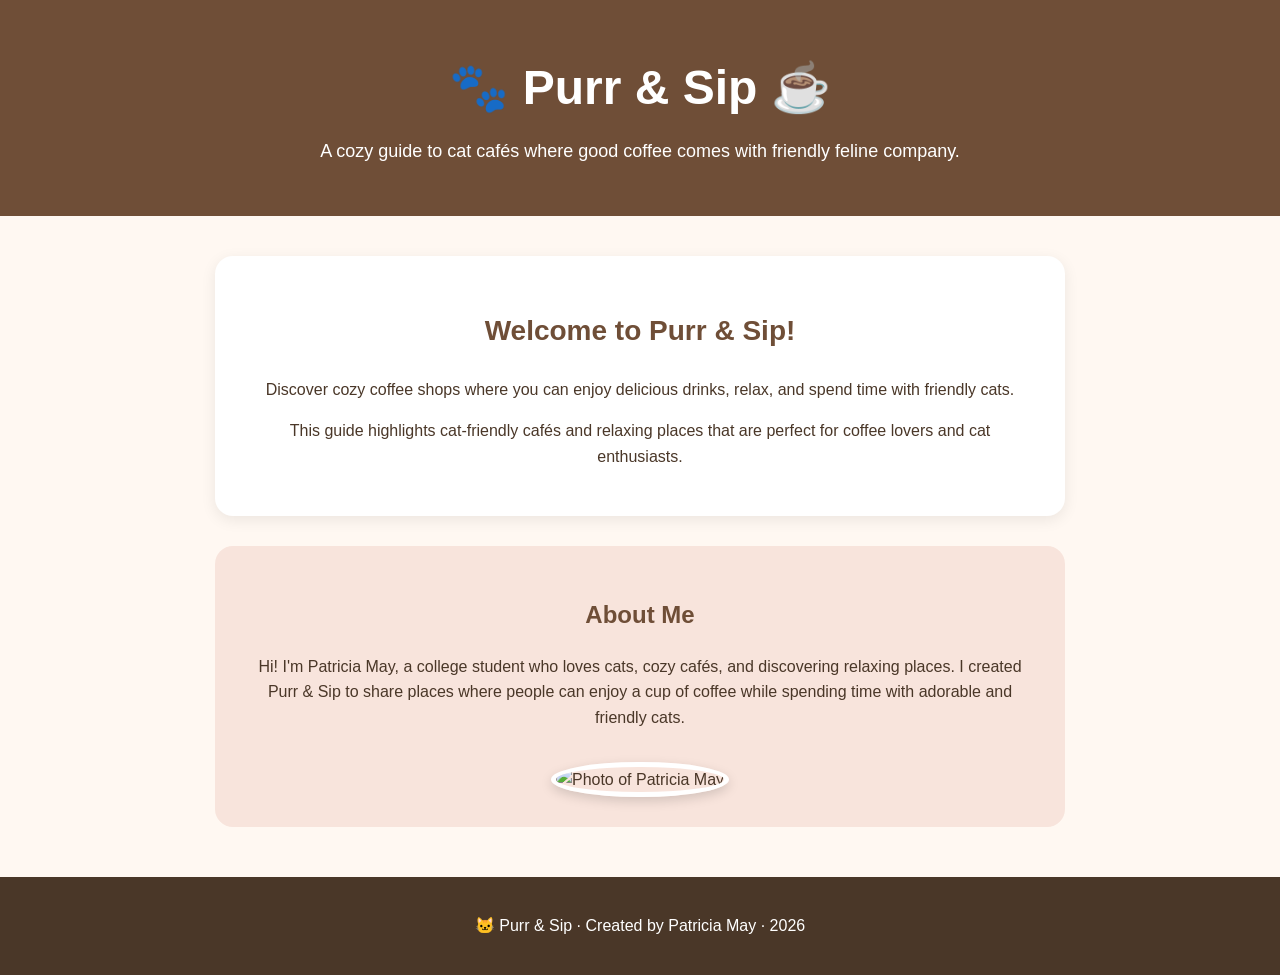
==== index.html @ 0c19ded0 "stage" ====
<!DOCTYPE html>
<html lang="en">

<head>
    <meta charset="UTF-8">
    <meta name="viewport" content="width=device-width, initial-scale=1.0">

    <title>Purr & Sip | Cat Café Guide</title>

    <style>
        body {
            font-family: Arial, Helvetica, sans-serif;
            margin: 0;
            background-color: #fff8f2;
            color: #4a3728;
            line-height: 1.6;
        }

        header {
            background-color: #6f4e37;
            color: white;
            text-align: center;
            padding: 50px 20px;
        }

        header h1 {
            font-size: 48px;
            margin: 0 0 10px;
        }

        header p {
            font-size: 18px;
            margin: 0;
        }

        main {
            max-width: 850px;
            margin: 40px auto;
            padding: 0 20px;
        }

        .intro {
            background-color: white;
            padding: 30px;
            border-radius: 18px;
            box-shadow: 0 4px 15px rgba(0, 0, 0, 0.08);
            text-align: center;
        }

        .intro h2 {
            color: #6f4e37;
            font-size: 28px;
        }

        section {
            margin-top: 30px;
        }

        section h2 {
            color: #6f4e37;
        }

        .owner {
            background-color: #f8e4dc;
            padding: 30px;
            border-radius: 18px;
            text-align: center;
        }

        .owner img {
            width: 180px;
            height: 180px;
            object-fit: cover;
            border-radius: 50%;
            margin-top: 15px;
            border: 5px solid white;
            box-shadow: 0 4px 12px rgba(0, 0, 0, 0.15);
        }

        footer {
            text-align: center;
            background-color: #4a3728;
            color: white;
            padding: 20px;
            margin-top: 50px;
        }
    </style>
</head>

<body>

    <header>
        <h1>🐾 Purr & Sip ☕</h1>

        <p>
            A cozy guide to cat cafés where good coffee comes
            with friendly feline company.
        </p>
    </header>

    <main>

        <section class="intro">
            <h2>Welcome to Purr & Sip!</h2>

            <p>
                Discover cozy coffee shops where you can enjoy
                delicious drinks, relax, and spend time with
                friendly cats.
            </p>

            <p>
                This guide highlights cat-friendly cafés and
                relaxing places that are perfect for coffee
                lovers and cat enthusiasts.
            </p>
        </section>

        <section class="owner">
            <h2>About Me</h2>

            <p>
                Hi! I'm Patricia May, a college student who loves
                cats, cozy cafés, and discovering relaxing places.
                I created Purr & Sip to share places where people
                can enjoy a cup of coffee while spending time
                with adorable and friendly cats.
            </p>

            <img src="owner.jpg" alt="Photo of Patricia May">
        </section>

    </main>

    <footer>
        <p>🐱 Purr & Sip &middot; Created by Patricia May &middot; 2026</p>
    </footer>

</body>

</html>
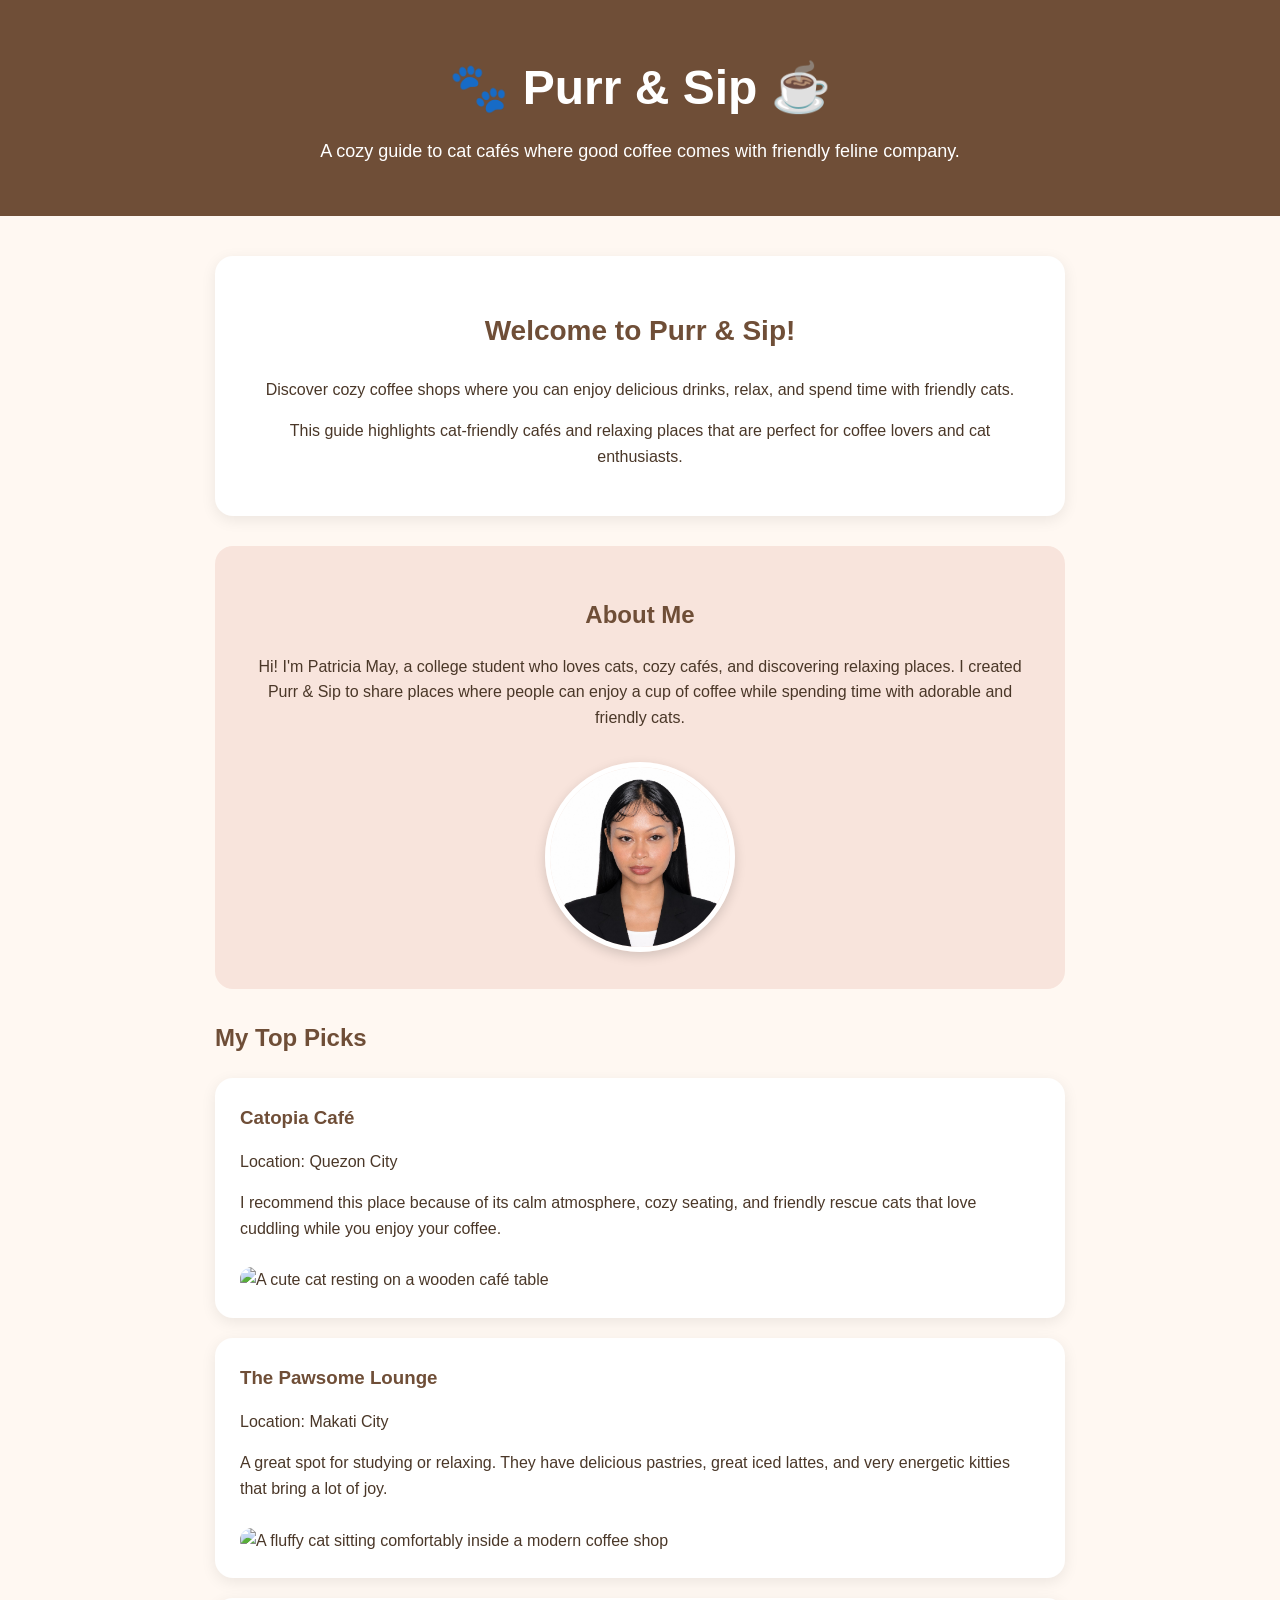
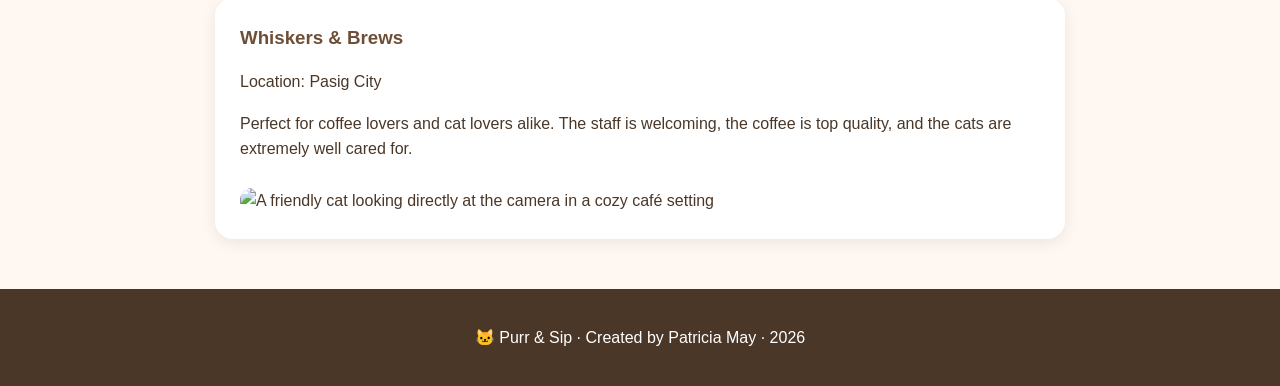
==== commit d88e1a3a: "Add 3 recommended places section" ====
--- a/index.html
+++ b/index.html
@@ -77,6 +77,29 @@
             box-shadow: 0 4px 12px rgba(0, 0, 0, 0.15);
         }
 
+        /* Places Section Styling */
+        .places article {
+            background-color: white;
+            padding: 25px;
+            border-radius: 18px;
+            margin-top: 20px;
+            box-shadow: 0 4px 15px rgba(0, 0, 0, 0.08);
+        }
+
+        .places h3 {
+            color: #6f4e37;
+            margin-top: 0;
+            margin-bottom: 5px;
+        }
+
+        .places img {
+            width: 100%;
+            max-height: 300px;
+            object-fit: cover;
+            border-radius: 12px;
+            margin-top: 10px;
+        }
+
         footer {
             text-align: center;
             background-color: #4a3728;
@@ -130,6 +153,32 @@
             <img src="owner.jpg" alt="Photo of Patricia May">
         </section>
 
+        <!-- NEW PLACES SECTION FOR THE ACTIVITY -->
+        <section class="places">
+            <h2>My Top Picks</h2>
+
+            <article>
+                <h3>Catopia Café</h3>
+                <p>Location: Quezon City</p>
+                <p>I recommend this place because of its calm atmosphere, cozy seating, and friendly rescue cats that love cuddling while you enjoy your coffee.</p>
+                <img src="https://images.unsplash.com/photo-1514888286974-6c03e2ca1dba?w=500" alt="A cute cat resting on a wooden café table">
+            </article>
+
+            <article>
+                <h3>The Pawsome Lounge</h3>
+                <p>Location: Makati City</p>
+                <p>A great spot for studying or relaxing. They have delicious pastries, great iced lattes, and very energetic kitties that bring a lot of joy.</p>
+                <img src="https://images.unsplash.com/photo-1573865526739-10659fec78a5?w=500" alt="A fluffy cat sitting comfortably inside a modern coffee shop">
+            </article>
+
+            <article>
+                <h3>Whiskers & Brews</h3>
+                <p>Location: Pasig City</p>
+                <p>Perfect for coffee lovers and cat lovers alike. The staff is welcoming, the coffee is top quality, and the cats are extremely well cared for.</p>
+                <img src="https://images.unsplash.com/photo-1533738363-b7f9aef128ce?w=500" alt="A friendly cat looking directly at the camera in a cozy café setting">
+            </article>
+        </section>
+
     </main>
 
     <footer>
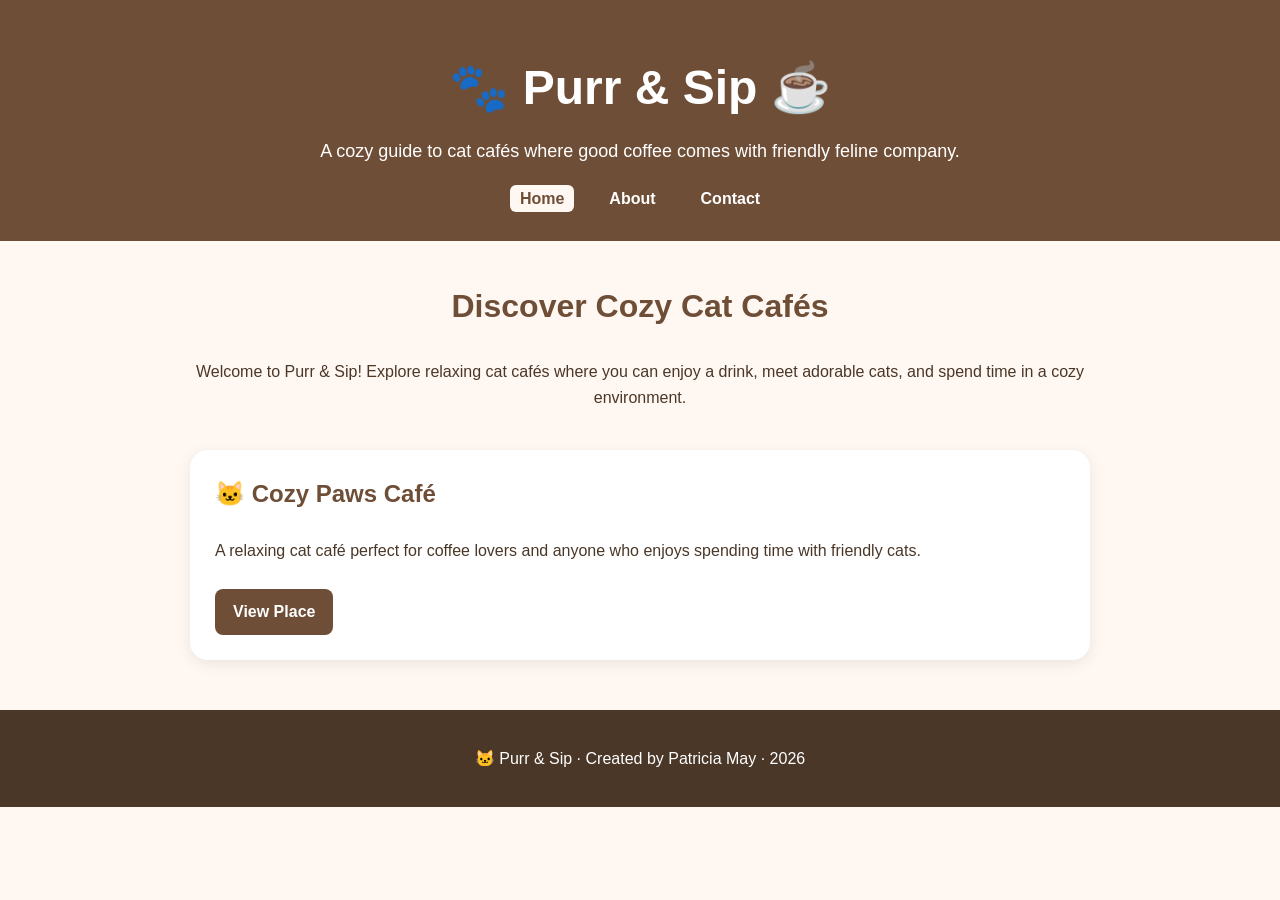
==== commit 7afaec08: "commit changes in places" ====
--- a/index.html
+++ b/index.html
@@ -20,7 +20,7 @@
             background-color: #6f4e37;
             color: white;
             text-align: center;
-            padding: 50px 20px;
+            padding: 50px 20px 30px;
         }
 
         header h1 {
@@ -30,74 +30,82 @@
 
         header p {
             font-size: 18px;
+            margin: 0 0 20px;
+        }
+
+        nav ul {
+            list-style: none;
+            padding: 0;
             margin: 0;
+            display: flex;
+            justify-content: center;
+            gap: 25px;
+        }
+
+        nav a {
+            color: white;
+            text-decoration: none;
+            font-weight: bold;
+            font-size: 16px;
+            padding: 5px 10px;
+            transition: all 0.2s;
+        }
+
+        nav a:hover,
+        nav a.active {
+            background-color: #fff8f2;
+            color: #6f4e37;
+            border-radius: 6px;
         }
 
         main {
-            max-width: 850px;
+            max-width: 900px;
             margin: 40px auto;
             padding: 0 20px;
         }
 
         .intro {
-            background-color: white;
-            padding: 30px;
-            border-radius: 18px;
-            box-shadow: 0 4px 15px rgba(0, 0, 0, 0.08);
             text-align: center;
+            margin-bottom: 40px;
         }
 
         .intro h2 {
             color: #6f4e37;
-            font-size: 28px;
+            font-size: 32px;
         }
 
-        section {
-            margin-top: 30px;
+        .places {
+            display: grid;
+            grid-template-columns: repeat(auto-fit, minmax(280px, 1fr));
+            gap: 25px;
         }
 
-        section h2 {
-            color: #6f4e37;
-        }
-
-        .owner {
-            background-color: #f8e4dc;
-            padding: 30px;
-            border-radius: 18px;
-            text-align: center;
-        }
-
-        .owner img {
-            width: 180px;
-            height: 180px;
-            object-fit: cover;
-            border-radius: 50%;
-            margin-top: 15px;
-            border: 5px solid white;
-            box-shadow: 0 4px 12px rgba(0, 0, 0, 0.15);
-        }
-
-        /* Places Section Styling */
-        .places article {
+        .place-card {
             background-color: white;
             padding: 25px;
             border-radius: 18px;
-            margin-top: 20px;
             box-shadow: 0 4px 15px rgba(0, 0, 0, 0.08);
         }
 
-        .places h3 {
+        .place-card h3 {
             color: #6f4e37;
             margin-top: 0;
-            margin-bottom: 5px;
+            font-size: 24px;
         }
 
-        .places img {
-            width: 100%;
-            max-height: 300px;
-            object-fit: cover;
-            border-radius: 12px;
+        .place-card a {
+            display: inline-block;
+            background-color: #6f4e37;
+            color: white;
+            text-decoration: none;
+            padding: 10px 18px;
+            border-radius: 8px;
             margin-top: 10px;
+            font-weight: bold;
+        }
+
+        .place-card a:hover {
+            background-color: #4a3728;
         }
 
         footer {
@@ -119,64 +127,41 @@
             A cozy guide to cat cafés where good coffee comes
             with friendly feline company.
         </p>
+
+        <nav>
+            <ul>
+                <li><a href="index.html" class="active">Home</a></li>
+                <li><a href="about.html">About</a></li>
+                <li><a href="contact.html">Contact</a></li>
+            </ul>
+        </nav>
     </header>
 
     <main>
 
         <section class="intro">
-            <h2>Welcome to Purr & Sip!</h2>
+            <h2>Discover Cozy Cat Cafés</h2>
 
             <p>
-                Discover cozy coffee shops where you can enjoy
-                delicious drinks, relax, and spend time with
-                friendly cats.
-            </p>
-
-            <p>
-                This guide highlights cat-friendly cafés and
-                relaxing places that are perfect for coffee
-                lovers and cat enthusiasts.
+                Welcome to Purr & Sip! Explore relaxing cat cafés
+                where you can enjoy a drink, meet adorable cats,
+                and spend time in a cozy environment.
             </p>
         </section>
 
-        <section class="owner">
-            <h2>About Me</h2>
+        <section class="places">
 
-            <p>
-                Hi! I'm Patricia May, a college student who loves
-                cats, cozy cafés, and discovering relaxing places.
-                I created Purr & Sip to share places where people
-                can enjoy a cup of coffee while spending time
-                with adorable and friendly cats.
-            </p>
+            <article class="place-card">
+                <h3>🐱 Cozy Paws Café</h3>
 
-            <img src="owner.jpg" alt="Photo of Patricia May">
-        </section>
+                <p>
+                    A relaxing cat café perfect for coffee lovers
+                    and anyone who enjoys spending time with friendly cats.
+                </p>
 
-        <!-- NEW PLACES SECTION FOR THE ACTIVITY -->
-        <section class="places">
-            <h2>My Top Picks</h2>
-
-            <article>
-                <h3>Catopia Café</h3>
-                <p>Location: Quezon City</p>
-                <p>I recommend this place because of its calm atmosphere, cozy seating, and friendly rescue cats that love cuddling while you enjoy your coffee.</p>
-                <img src="https://images.unsplash.com/photo-1514888286974-6c03e2ca1dba?w=500" alt="A cute cat resting on a wooden café table">
+                <a href="places/cat-cafe.html">View Place</a>
             </article>
 
-            <article>
-                <h3>The Pawsome Lounge</h3>
-                <p>Location: Makati City</p>
-                <p>A great spot for studying or relaxing. They have delicious pastries, great iced lattes, and very energetic kitties that bring a lot of joy.</p>
-                <img src="https://images.unsplash.com/photo-1573865526739-10659fec78a5?w=500" alt="A fluffy cat sitting comfortably inside a modern coffee shop">
-            </article>
-
-            <article>
-                <h3>Whiskers & Brews</h3>
-                <p>Location: Pasig City</p>
-                <p>Perfect for coffee lovers and cat lovers alike. The staff is welcoming, the coffee is top quality, and the cats are extremely well cared for.</p>
-                <img src="https://images.unsplash.com/photo-1533738363-b7f9aef128ce?w=500" alt="A friendly cat looking directly at the camera in a cozy café setting">
-            </article>
         </section>
 
     </main>
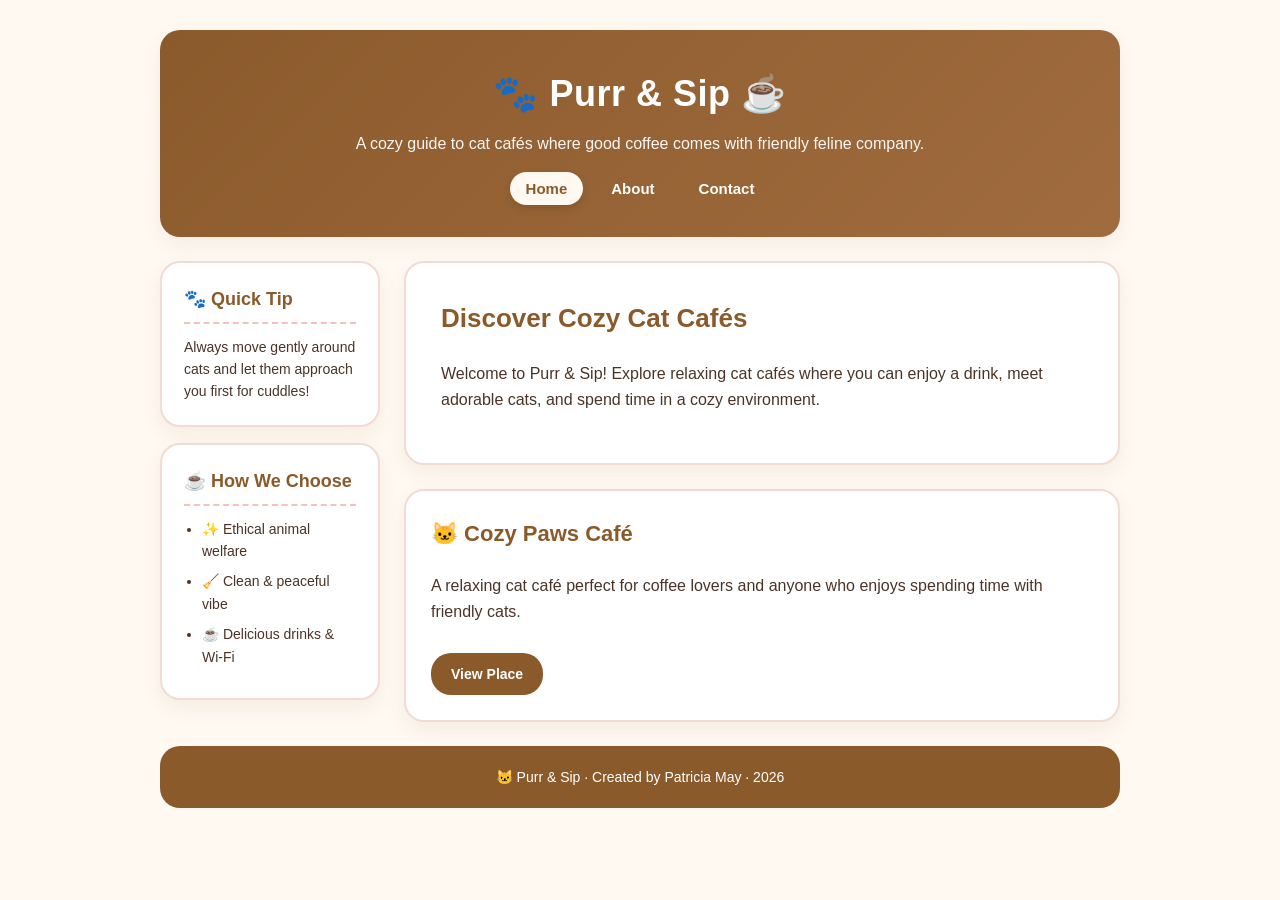
==== commit 380a20ce: "fix all of the html and css" ====
--- a/index.html
+++ b/index.html
@@ -1,175 +1,68 @@
 <!DOCTYPE html>
 <html lang="en">
-
 <head>
     <meta charset="UTF-8">
     <meta name="viewport" content="width=device-width, initial-scale=1.0">
+    <title>Purr & Sip | Cat Café Guide</title>
+    <link rel="stylesheet" href="style.css">
+</head>
+<body>
+    <div class="page">
+        <!-- MASTHEAD -->
+        <header>
+            <h1>🐾 Purr & Sip ☕</h1>
+            <p>A cozy guide to cat cafés where good coffee comes with friendly feline company.</p>
+            <nav>
+                <ul>
+                    <li><a href="index.html" class="active">Home</a></li>
+                    <li><a href="about.html">About</a></li>
+                    <li><a href="contact.html">Contact</a></li>
+                </ul>
+            </nav>
+        </header>
 
-    <title>Purr & Sip | Cat Café Guide</title>
+        <!-- SIDEBAR (TASK 3 REQUIREMENT) -->
+        <aside>
+            <div class="sidebar-card">
+                <h3>🐾 Quick Tip</h3>
+                <p>Always move gently around cats and let them approach you first for cuddles!</p>
+            </div>
+            <div class="sidebar-card">
+                <h3>☕ How We Choose</h3>
+                <ul>
+                    <li>✨ Ethical animal welfare</li>
+                    <li>🧹 Clean & peaceful vibe</li>
+                    <li>☕ Delicious drinks & Wi-Fi</li>
+                </ul>
+            </div>
+        </aside>
 
-    <style>
-        body {
-            font-family: Arial, Helvetica, sans-serif;
-            margin: 0;
-            background-color: #fff8f2;
-            color: #4a3728;
-            line-height: 1.6;
-        }
+        <!-- MAIN CONTENT -->
+        <main>
+            <section class="intro">
+                <h2>Discover Cozy Cat Cafés</h2>
+                <p>
+                    Welcome to Purr & Sip! Explore relaxing cat cafés
+                    where you can enjoy a drink, meet adorable cats,
+                    and spend time in a cozy environment.
+                </p>
+            </section>
+            <section class="places">
+                <article class="place-card">
+                    <h3>🐱 Cozy Paws Café</h3>
+                    <p>
+                        A relaxing cat café perfect for coffee lovers
+                        and anyone who enjoys spending time with friendly cats.
+                    </p>
+                    <a href="places/purr-and-sip.html">View Place</a>
+                </article>
+            </section>
+        </main>
 
-        header {
-            background-color: #6f4e37;
-            color: white;
-            text-align: center;
-            padding: 50px 20px 30px;
-        }
-
-        header h1 {
-            font-size: 48px;
-            margin: 0 0 10px;
-        }
-
-        header p {
-            font-size: 18px;
-            margin: 0 0 20px;
-        }
-
-        nav ul {
-            list-style: none;
-            padding: 0;
-            margin: 0;
-            display: flex;
-            justify-content: center;
-            gap: 25px;
-        }
-
-        nav a {
-            color: white;
-            text-decoration: none;
-            font-weight: bold;
-            font-size: 16px;
-            padding: 5px 10px;
-            transition: all 0.2s;
-        }
-
-        nav a:hover,
-        nav a.active {
-            background-color: #fff8f2;
-            color: #6f4e37;
-            border-radius: 6px;
-        }
-
-        main {
-            max-width: 900px;
-            margin: 40px auto;
-            padding: 0 20px;
-        }
-
-        .intro {
-            text-align: center;
-            margin-bottom: 40px;
-        }
-
-        .intro h2 {
-            color: #6f4e37;
-            font-size: 32px;
-        }
-
-        .places {
-            display: grid;
-            grid-template-columns: repeat(auto-fit, minmax(280px, 1fr));
-            gap: 25px;
-        }
-
-        .place-card {
-            background-color: white;
-            padding: 25px;
-            border-radius: 18px;
-            box-shadow: 0 4px 15px rgba(0, 0, 0, 0.08);
-        }
-
-        .place-card h3 {
-            color: #6f4e37;
-            margin-top: 0;
-            font-size: 24px;
-        }
-
-        .place-card a {
-            display: inline-block;
-            background-color: #6f4e37;
-            color: white;
-            text-decoration: none;
-            padding: 10px 18px;
-            border-radius: 8px;
-            margin-top: 10px;
-            font-weight: bold;
-        }
-
-        .place-card a:hover {
-            background-color: #4a3728;
-        }
-
-        footer {
-            text-align: center;
-            background-color: #4a3728;
-            color: white;
-            padding: 20px;
-            margin-top: 50px;
-        }
-    </style>
-</head>
-
-<body>
-
-    <header>
-        <h1>🐾 Purr & Sip ☕</h1>
-
-        <p>
-            A cozy guide to cat cafés where good coffee comes
-            with friendly feline company.
-        </p>
-
-        <nav>
-            <ul>
-                <li><a href="index.html" class="active">Home</a></li>
-                <li><a href="about.html">About</a></li>
-                <li><a href="contact.html">Contact</a></li>
-            </ul>
-        </nav>
-    </header>
-
-    <main>
-
-        <section class="intro">
-            <h2>Discover Cozy Cat Cafés</h2>
-
-            <p>
-                Welcome to Purr & Sip! Explore relaxing cat cafés
-                where you can enjoy a drink, meet adorable cats,
-                and spend time in a cozy environment.
-            </p>
-        </section>
-
-        <section class="places">
-
-            <article class="place-card">
-                <h3>🐱 Cozy Paws Café</h3>
-
-                <p>
-                    A relaxing cat café perfect for coffee lovers
-                    and anyone who enjoys spending time with friendly cats.
-                </p>
-
-                <a href="places/cat-cafe.html">View Place</a>
-            </article>
-
-        </section>
-
-    </main>
-
-    <footer>
-        <p>🐱 Purr & Sip &middot; Created by Patricia May &middot; 2026</p>
-    </footer>
-
+        <!-- FOOTER -->
+        <footer>
+            <p>🐱 Purr & Sip &middot; Created by Patricia May &middot; 2026</p>
+        </footer>
+    </div>
 </body>
-
 </html>
--- a/style.css
+++ b/style.css
@@ -0,0 +1,377 @@
+/* =========================================================
+   1. VARIABLES & THEME SETUP (Cutesy Warm Cat Theme)
+   ========================================================= */
+:root {
+    --bg-cream: #fff9f2;
+    --card-bg: #ffffff;
+    --primary-brown: #8b5a2b;
+    --soft-brown: #a06c3f;
+    --accent-pink: #f4c2b8;
+    --accent-peach: #fce8e3;
+    --text-dark: #4a3427;
+    --border-soft: #f0dcd3;
+    --shadow-soft: 0 8px 20px rgba(139, 90, 43, 0.08);
+    --radius-main: 20px;
+}
+
+*,
+*::before,
+*::after {
+    box-sizing: border-box;
+}
+
+body {
+    font-family: 'Segoe UI', Tahoma, Geneva, Verdana, sans-serif;
+    margin: 0;
+    padding: 0;
+    background-color: var(--bg-cream);
+    color: var(--text-dark);
+    line-height: 1.6;
+    overflow-x: hidden;
+}
+
+img {
+    max-width: 100%;
+    height: auto;
+    display: block;
+}
+
+a {
+    color: var(--primary-brown);
+}
+
+/* =========================================================
+   2. PAGE SKELETON (TASK 3 & TASK 4: MOBILE-FIRST GRID)
+   ========================================================= */
+
+/* Base Layout (Mobile First): Single column stacked */
+.page {
+    display: grid;
+    grid-template-columns: 1fr;
+    grid-template-areas:
+        "masthead"
+        "main"
+        "side"
+        "foot";
+    gap: 20px;
+    max-width: 1000px;
+    margin: 0 auto;
+    padding: 15px;
+}
+
+/* Region Assignments */
+header { grid-area: masthead; }
+aside  { grid-area: side; }
+main   { grid-area: main; }
+footer { grid-area: foot; }
+
+/* Enhance at Tablet and Up (min-width: 700px) */
+@media (min-width: 700px) {
+    .page {
+        grid-template-columns: 220px 1fr;
+        grid-template-areas:
+            "masthead masthead"
+            "side     main"
+            "foot     foot";
+        padding: 30px 20px;
+        gap: 24px;
+    }
+}
+
+/* =========================================================
+   3. COMPONENTS & STYLES
+   ========================================================= */
+
+/* Header (Uses Flexbox for Nav Component) */
+header {
+    background-color: var(--primary-brown);
+    background-image: linear-gradient(135deg, var(--primary-brown), var(--soft-brown));
+    color: white;
+    text-align: center;
+    padding: 35px 20px;
+    border-radius: var(--radius-main);
+    box-shadow: var(--shadow-soft);
+}
+
+header h1 {
+    font-size: 36px;
+    margin: 0 0 8px;
+    letter-spacing: 0.5px;
+}
+
+header p {
+    font-size: 16px;
+    margin: 0 0 20px;
+    opacity: 0.95;
+}
+
+/* Flexbox Navigation */
+nav ul {
+    list-style: none;
+    padding: 0;
+    margin: 0;
+    display: flex;
+    justify-content: center;
+    gap: 12px;
+    flex-wrap: wrap;
+}
+
+nav a {
+    color: white;
+    text-decoration: none;
+    font-weight: bold;
+    font-size: 15px;
+    padding: 8px 16px;
+    border-radius: 20px;
+    transition: all 0.25s ease;
+}
+
+nav a:hover,
+nav a.active {
+    background-color: var(--bg-cream);
+    color: var(--primary-brown);
+    box-shadow: 0 4px 10px rgba(0, 0, 0, 0.1);
+}
+
+/* Sidebar (<aside>) */
+aside {
+    display: flex;
+    flex-direction: column;
+    gap: 16px;
+}
+
+.sidebar-card {
+    background-color: var(--card-bg);
+    padding: 22px;
+    border-radius: var(--radius-main);
+    box-shadow: var(--shadow-soft);
+    border: 2px solid var(--border-soft);
+}
+
+.sidebar-card h3 {
+    color: var(--primary-brown);
+    margin-top: 0;
+    margin-bottom: 12px;
+    font-size: 18px;
+    border-bottom: 2px dashed var(--accent-pink);
+    padding-bottom: 8px;
+}
+
+.sidebar-card ul {
+    padding-left: 18px;
+    margin: 0;
+}
+
+.sidebar-card li {
+    margin-bottom: 8px;
+    font-size: 14px;
+}
+
+.sidebar-card p {
+    font-size: 14px;
+    margin: 0;
+}
+
+/* Main Region Sections */
+main {
+    width: 100%;
+}
+
+.intro,
+.place-section,
+.suggest-section,
+.owner,
+.contact-section {
+    background-color: var(--card-bg);
+    padding: 25px;
+    border-radius: var(--radius-main);
+    box-shadow: var(--shadow-soft);
+    border: 2px solid var(--border-soft);
+    margin-bottom: 24px;
+}
+
+@media (min-width: 700px) {
+    .intro,
+    .place-section,
+    .suggest-section,
+    .owner,
+    .contact-section {
+        padding: 35px;
+    }
+}
+
+.intro h2,
+.place-section h2,
+.suggest-section h2,
+.owner h2,
+.contact-section h2 {
+    color: var(--primary-brown);
+    font-size: 26px;
+    margin-top: 0;
+}
+
+/* Place Cards Grid Container */
+.places {
+    display: grid;
+    grid-template-columns: repeat(auto-fit, minmax(240px, 1fr));
+    gap: 20px;
+}
+
+.place-card {
+    background-color: var(--card-bg);
+    padding: 25px;
+    border-radius: var(--radius-main);
+    box-shadow: var(--shadow-soft);
+    border: 2px solid var(--border-soft);
+    transition: transform 0.2s ease;
+}
+
+.place-card:hover {
+    transform: translateY(-3px);
+}
+
+.place-card h3 {
+    color: var(--primary-brown);
+    margin-top: 0;
+    font-size: 22px;
+}
+
+.place-card a {
+    display: inline-block;
+    background-color: var(--primary-brown);
+    color: white;
+    text-decoration: none;
+    padding: 10px 20px;
+    border-radius: 20px;
+    margin-top: 12px;
+    font-weight: bold;
+    font-size: 14px;
+    transition: background-color 0.2s;
+}
+
+.place-card a:hover {
+    background-color: var(--soft-brown);
+}
+
+/* Form Styles */
+.form-group {
+    margin-bottom: 18px;
+}
+
+label {
+    display: block;
+    font-weight: bold;
+    margin-bottom: 6px;
+}
+
+input[type="text"],
+input[type="email"] {
+    width: 100%;
+    padding: 12px;
+    border: 2px solid var(--border-soft);
+    border-radius: 12px;
+    font-size: 15px;
+    background-color: var(--bg-cream);
+    color: var(--text-dark);
+    outline: none;
+}
+
+input[type="text"]:focus,
+input[type="email"]:focus {
+    border-color: var(--primary-brown);
+}
+
+fieldset {
+    border: 2px solid var(--border-soft);
+    border-radius: 14px;
+    padding: 18px;
+    margin-bottom: 20px;
+}
+
+legend {
+    font-weight: bold;
+    color: var(--primary-brown);
+    padding: 0 8px;
+}
+
+.choice {
+    margin-bottom: 8px;
+}
+
+.choice label {
+    display: inline;
+    font-weight: normal;
+    margin-left: 6px;
+}
+
+button {
+    background-color: var(--primary-brown);
+    color: white;
+    border: none;
+    padding: 12px 28px;
+    border-radius: 20px;
+    font-size: 15px;
+    font-weight: bold;
+    cursor: pointer;
+    transition: background-color 0.2s;
+}
+
+button:hover {
+    background-color: var(--soft-brown);
+}
+
+.details {
+    padding-left: 20px;
+}
+
+.details li {
+    margin-bottom: 10px;
+}
+
+.back-link {
+    display: inline-block;
+    margin-top: 15px;
+    color: var(--primary-brown);
+    font-weight: bold;
+    text-decoration: none;
+}
+
+.back-link:hover {
+    text-decoration: underline;
+}
+
+.owner {
+    text-align: center;
+}
+
+.owner img {
+    width: 160px;
+    height: 160px;
+    object-fit: cover;
+    border-radius: 50%;
+    margin: 20px auto 0;
+    border: 4px solid var(--accent-pink);
+    box-shadow: 0 6px 15px rgba(0, 0, 0, 0.1);
+}
+
+.contact-list {
+    padding-left: 20px;
+}
+
+.contact-list li {
+    margin-bottom: 12px;
+}
+
+/* Footer */
+footer {
+    text-align: center;
+    background-color: var(--primary-brown);
+    color: white;
+    padding: 20px;
+    border-radius: var(--radius-main);
+}
+
+footer p {
+    margin: 0;
+    font-size: 14px;
+}
